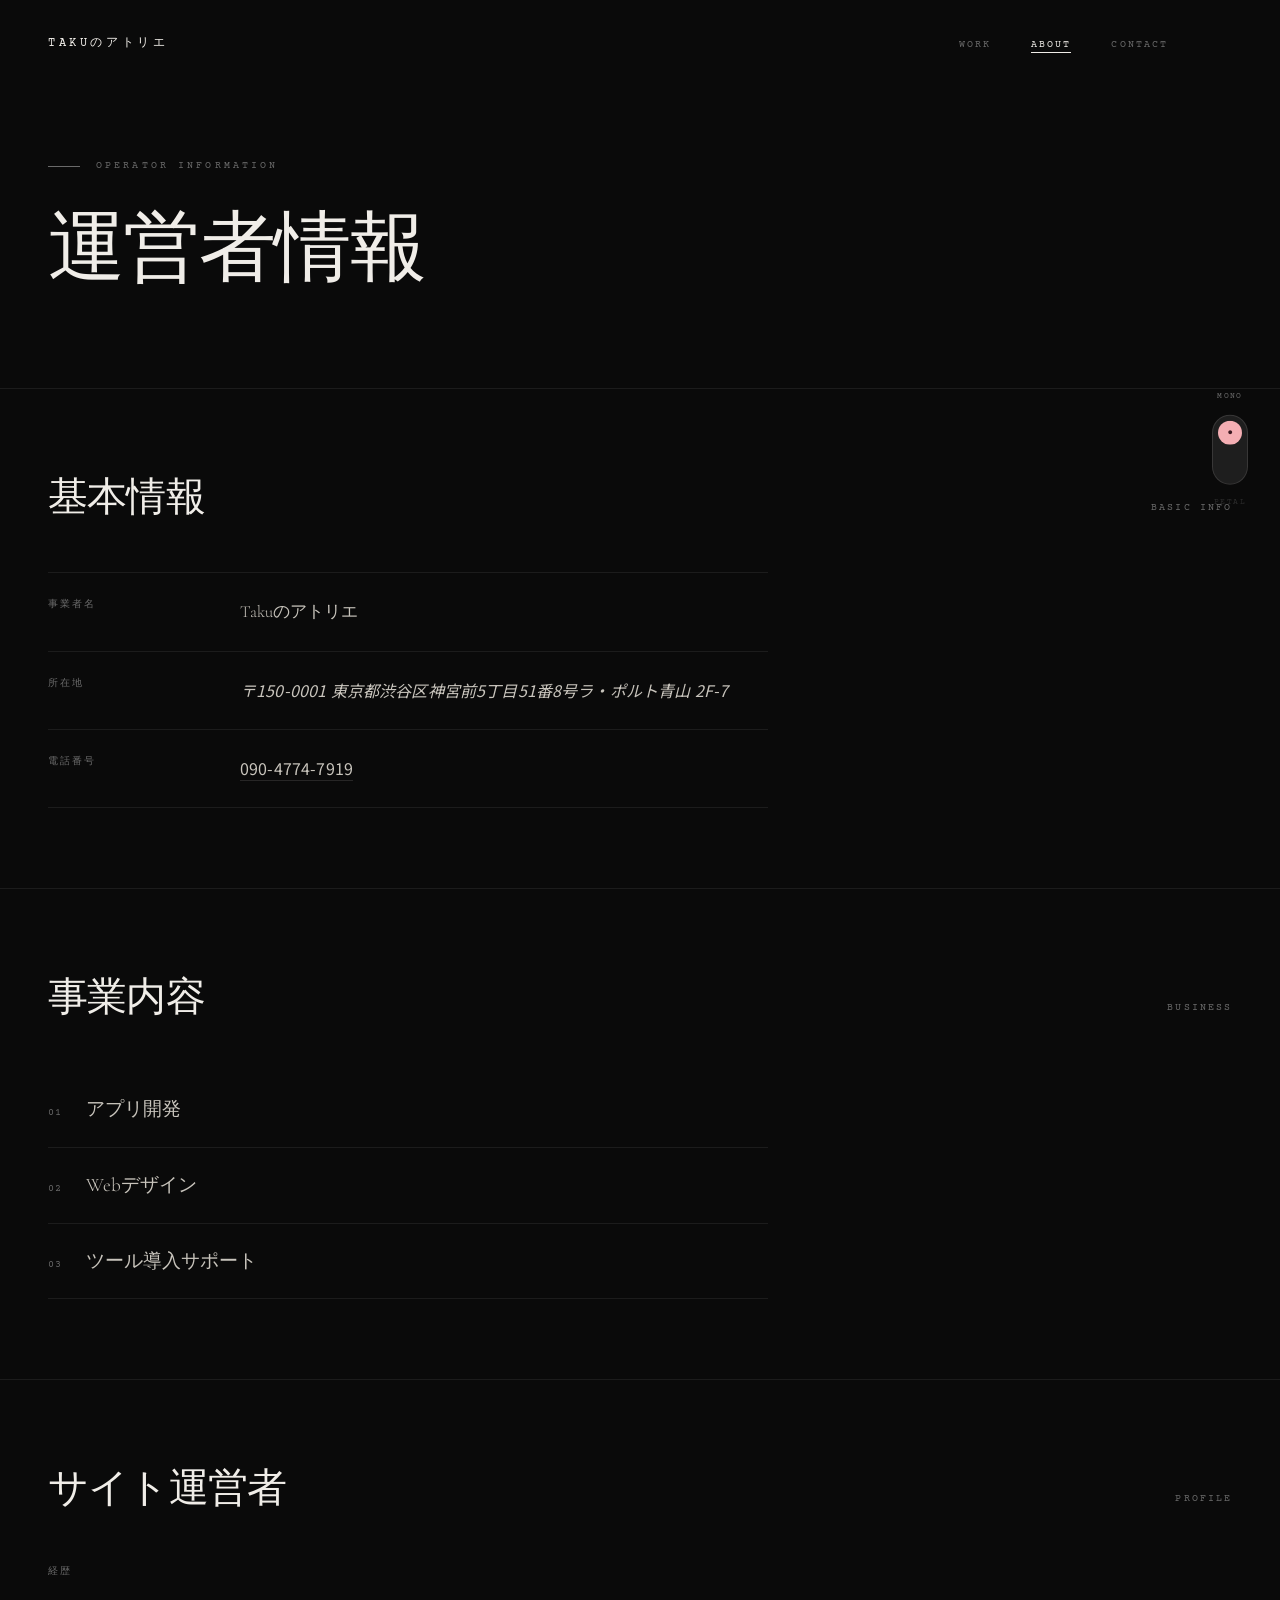
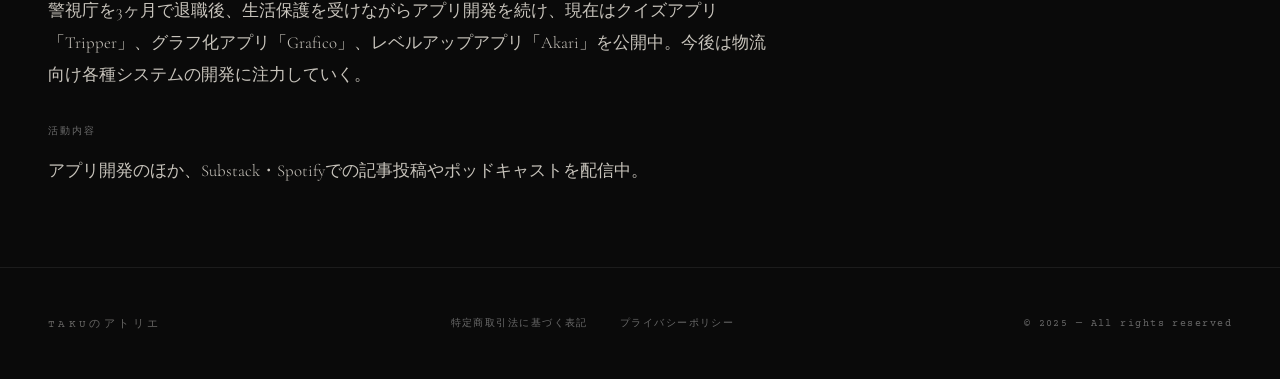
==== static/about.html @ 6edff0ce "Initial commit: Taku Atelier portfolio site - Static portfolio/contact site (index, about, contact, " ====
<!DOCTYPE html>
<html lang="ja" data-theme="mono">
<head>
<meta charset="UTF-8">
<meta name="viewport" content="width=device-width, initial-scale=1.0">
<title>About — Takuのアトリエ</title>
<link rel="icon" type="image/svg+xml" href="assets/taku_atelier_favicon.svg">
<link rel="stylesheet" href="common.css">
<style>
  @import url('https://fonts.googleapis.com/css2?family=Cormorant+Garamond:ital,wght@0,300;0,400;1,300&family=Courier+Prime:ital@0;1&family=Noto+Sans+JP:wght@400;500&display=swap');
</style>
</head>
<body>

<!-- Theme Toggle -->
<div class="theme-toggle" id="themeToggle" title="テーマ切り替え">
  <div class="theme-badge" id="badgeTop">Mono</div>
  <div class="toggle-track" id="toggleTrack">
    <div class="toggle-pill" id="togglePill">●</div>
  </div>
  <div class="theme-badge" id="badgeBot">Petal</div>
</div>

<!-- Nav -->
<nav>
  <a href="index.html" class="nav-logo">Takuのアトリエ</a>
  <ul class="nav-links">
    <li><a href="index.html#work">Work</a></li>
    <li><a href="about.html" class="active">About</a></li>
    <li><a href="contact.html">Contact</a></li>
  </ul>
</nav>

<!-- Page Hero -->
<section class="page-hero">
  <p class="page-eyebrow">Operator Information</p>
  <h1 class="page-title">運営者情報</h1>
</section>

<!-- 基本情報 -->
<section class="section">
  <div class="section-header">
    <h2 class="section-title">基本情報</h2>
    <span class="section-count">Basic Info</span>
  </div>
  <dl class="info-list">
    <div class="info-row">
      <dt>事業者名</dt>
      <dd>Takuのアトリエ</dd>
    </div>
    <div class="info-row">
      <dt>所在地</dt>
      <dd class="info-pending info-sans">〒150-0001 東京都渋谷区神宮前5丁目51番8号ラ・ポルト青山 2F-7</dd>
    </div>
    <div class="info-row">
      <dt>電話番号</dt>
      <dd class="info-sans"><a href="tel:09047747919">090-4774-7919</a></dd>
    </div>
  </dl>
</section>

<!-- 事業内容 -->
<section class="section">
  <div class="section-header">
    <h2 class="section-title">事業内容</h2>
    <span class="section-count">Business</span>
  </div>
  <ul class="business-list">
    <li>アプリ開発</li>
    <li>Webデザイン</li>
    <li>ツール導入サポート</li>
  </ul>
</section>

<!-- サイト運営者 -->
<section class="section">
  <div class="section-header">
    <h2 class="section-title">サイト運営者</h2>
    <span class="section-count">Profile</span>
  </div>
  <div class="profile-content">
    <p>
      <strong>経歴</strong>
      警視庁を3ヶ月で退職後、生活保護を受けながらアプリ開発を続け、現在はクイズアプリ「Tripper」、グラフ化アプリ「Grafico」、レベルアップアプリ「Akari」を公開中。今後は物流向け各種システムの開発に注力していく。
    </p>
    <p>
      <strong>活動内容</strong>
      アプリ開発のほか、Substack・Spotifyでの記事投稿やポッドキャストを配信中。
    </p>
  </div>
</section>

<!-- Footer -->
<footer>
  <div class="footer-logo">Takuのアトリエ</div>
  <div class="footer-links">
    <a href="tokushoho.html">特定商取引法に基づく表記</a>
    <a href="privacy.html">プライバシーポリシー</a>
  </div>
  <div class="footer-copy">© 2025 — All rights reserved</div>
</footer>

<script>
  /* ── Theme Toggle (persisted via localStorage) ── */
  const html        = document.documentElement;
  const toggleTrack = document.getElementById('toggleTrack');
  const badgeTop    = document.getElementById('badgeTop');
  const badgeBot    = document.getElementById('badgeBot');

  let currentTheme = localStorage.getItem('atelier-theme') || 'mono';

  function setTheme(theme) {
    currentTheme = theme;
    html.setAttribute('data-theme', theme);
    badgeTop.style.opacity = theme === 'mono'  ? '1'   : '0.35';
    badgeBot.style.opacity = theme === 'petal' ? '1'   : '0.35';
    localStorage.setItem('atelier-theme', theme);
  }

  setTheme(currentTheme);

  toggleTrack.addEventListener('click', () => {
    setTheme(currentTheme === 'mono' ? 'petal' : 'mono');
  });
</script>
</body>
</html>
---- static/common.css ----
/*
 * common.css — Shared chrome styles for Takuのアトリエ
 *
 * Used by index.html, about.html, contact.html, privacy.html, and
 * tokushoho.html. Covers: reset, theme tokens (Mono/Petal), base
 * typography, nav, theme toggle widget, page hero, generic section
 * layout, info list / business list / profile content components,
 * and footer.
 *
 * Each page keeps its own Google Fonts @import (font sets differ
 * slightly per page) and any page-specific layout in its own
 * <style> block, loaded after this stylesheet.
 */

*, *::before, *::after { box-sizing: border-box; margin: 0; padding: 0; }

/* ════════════════════════════════════
   THEME TOKENS
════════════════════════════════════ */
:root {
  --dur: 0.7s;
  --ease: cubic-bezier(0.16, 1, 0.3, 1);
}

/* — Mono (dark) — */
[data-theme="mono"] {
  --bg:        #0a0a0a;
  --bg-card:   #0f0f0f;
  --bg-hover:  #141414;
  --fg:        #f0ede8;
  --fg-mid:    #6a6a6a;
  --fg-light:  #c8c4bc;
  --border:    rgba(240,237,232,0.08);
  --border-md: rgba(240,237,232,0.12);
  --stroke:    rgba(240,237,232,0.04);
  --accent:    #f0ede8;
  --toggle-bg: #1e1e1e;
  --toggle-label: #888;
  --pill-bg: #f4aeb3;
  --pill-fg: #3a1820;
  --required:  #e2534d;
  --success:   #8fbf9f;
}

/* — Petal (pink) — */
[data-theme="petal"] {
  --bg:        #faf0f1;
  --bg-card:   #f7e8ea;
  --bg-hover:  #f0dde0;
  --fg:        #2a1215;
  --fg-mid:    #9e7a7e;
  --fg-light:  #6b4048;
  --border:    rgba(42,18,21,0.08);
  --border-md: rgba(42,18,21,0.14);
  --stroke:    rgba(244,174,179,0.25);
  --accent:    #c2687a;
  --toggle-bg: #f4aeb3;
  --toggle-label: #8b5058;
  --pill-bg: #2a1215;
  --pill-fg: #f4aeb3;
  --required:  #c23b3b;
  --success:   #4f8f68;
}

html { scroll-behavior: smooth; }

body {
  background: var(--bg);
  color: var(--fg);
  font-family: 'Cormorant Garamond', Georgia, serif;
  font-weight: 300;
  overflow-x: hidden;
  transition: background var(--dur) var(--ease), color var(--dur) var(--ease);
}

/* ── Nav ── */
nav {
  position: fixed;
  top: 0; left: 0; right: 0;
  display: flex;
  justify-content: space-between;
  align-items: center;
  padding: 2rem 3rem;
  z-index: 100;
}

.nav-logo {
  font-family: 'Courier Prime', monospace;
  font-size: 0.75rem;
  letter-spacing: 0.3em;
  text-transform: uppercase;
  color: var(--fg);
  text-decoration: none;
  transition: color var(--dur) var(--ease);
}

.nav-links {
  display: flex;
  gap: 2.5rem;
  list-style: none;
  padding-right: 4rem; /* leave room for toggle */
}

.nav-links a {
  font-family: 'Courier Prime', monospace;
  font-size: 0.65rem;
  letter-spacing: 0.2em;
  text-transform: uppercase;
  color: var(--fg-mid);
  text-decoration: none;
  transition: color 0.3s;
  position: relative;
}

.nav-links a::after {
  content: '';
  position: absolute;
  bottom: -2px; left: 0;
  width: 0; height: 1px;
  background: var(--accent);
  transition: width 0.3s;
}

.nav-links a:hover { color: var(--fg); }
.nav-links a:hover::after { width: 100%; }
.nav-links a.active { color: var(--fg); }
.nav-links a.active::after { width: 100%; }

/* ── Theme Toggle ── */
.theme-toggle {
  position: fixed;
  top: 50%;
  right: 2rem;
  transform: translateY(-50%);
  z-index: 500;
  display: flex;
  flex-direction: column;
  align-items: center;
  gap: 0.75rem;
}

.toggle-track {
  width: 36px;
  height: 70px;
  background: var(--toggle-bg);
  border-radius: 18px;
  position: relative;
  cursor: pointer;
  border: 1px solid var(--border-md);
  transition: background var(--dur) var(--ease), border-color var(--dur) var(--ease);
  overflow: hidden;
}

.toggle-pill {
  position: absolute;
  width: 24px;
  height: 24px;
  border-radius: 50%;
  background: var(--pill-bg);
  left: 5px;
  top: 5px;
  display: flex;
  align-items: center;
  justify-content: center;
  font-size: 9px;
  color: var(--pill-fg);
  font-family: 'Courier Prime', monospace;
  font-weight: bold;
  letter-spacing: -0.05em;
  transition: transform var(--dur) var(--ease), background var(--dur) var(--ease), color var(--dur) var(--ease);
}

[data-theme="petal"] .toggle-pill {
  transform: translateY(36px);
}

.theme-badge {
  font-family: 'Courier Prime', monospace;
  font-size: 0.48rem;
  letter-spacing: 0.18em;
  text-transform: uppercase;
  color: var(--fg-mid);
  text-align: center;
  transition: color var(--dur) var(--ease);
  line-height: 1.6;
}

/* ── Page Header ── */
.page-hero {
  padding: 10rem 3rem 4rem;
  border-bottom: 1px solid var(--border);
  transition: border-color var(--dur) var(--ease);
}

.page-eyebrow {
  font-family: 'Courier Prime', monospace;
  font-size: 0.65rem;
  letter-spacing: 0.3em;
  text-transform: uppercase;
  color: var(--fg-mid);
  margin-bottom: 1.5rem;
  display: flex;
  align-items: center;
  gap: 1rem;
  transition: color var(--dur) var(--ease);
}

.page-eyebrow::before {
  content: '';
  display: inline-block;
  width: 2rem;
  height: 1px;
  background: var(--fg-mid);
  transition: background var(--dur) var(--ease);
}

.page-title {
  font-size: clamp(2.8rem, 6vw, 5rem);
  font-weight: 300;
  letter-spacing: -0.02em;
  margin-bottom: 1.5rem;
}

.page-title em {
  font-style: italic;
  color: var(--fg-light);
  transition: color var(--dur) var(--ease);
}

.page-desc {
  max-width: 480px;
  font-size: 1.05rem;
  line-height: 1.9;
  color: var(--fg-light);
  transition: color var(--dur) var(--ease);
}

/* ── Section ── */
.section {
  padding: 5rem 3rem;
  border-bottom: 1px solid var(--border);
  transition: border-color var(--dur) var(--ease);
}

.section-header {
  display: flex;
  justify-content: space-between;
  align-items: baseline;
  margin-bottom: 3rem;
}

.section-title {
  font-size: clamp(1.8rem, 3.5vw, 2.5rem);
  font-weight: 300;
  letter-spacing: -0.02em;
}

.section-count {
  font-family: 'Courier Prime', monospace;
  font-size: 0.65rem;
  letter-spacing: 0.2em;
  color: var(--fg-mid);
  text-transform: uppercase;
  transition: color var(--dur) var(--ease);
}

/* ── Basic info list ── */
.info-list {
  max-width: 720px;
  border-top: 1px solid var(--border);
  transition: border-color var(--dur) var(--ease);
}

.info-row {
  display: grid;
  grid-template-columns: 160px 1fr;
  gap: 2rem;
  padding: 1.5rem 0;
  border-bottom: 1px solid var(--border);
  transition: border-color var(--dur) var(--ease);
}

.info-row dt {
  font-family: 'Courier Prime', monospace;
  font-size: 0.65rem;
  letter-spacing: 0.2em;
  text-transform: uppercase;
  color: var(--fg-mid);
  transition: color var(--dur) var(--ease);
}

.info-row dd {
  font-size: 1.05rem;
  line-height: 1.8;
  color: var(--fg-light);
  transition: color var(--dur) var(--ease);
}

.info-row dd.info-sans {
  font-family: 'Noto Sans JP', 'Helvetica Neue', Arial, sans-serif;
  font-weight: 400;
  font-size: 1rem;
  letter-spacing: 0.01em;
}

.info-row dd a {
  color: inherit;
  text-decoration: none;
  border-bottom: 1px solid var(--border-md);
}

.info-pending {
  font-style: italic;
  color: var(--fg-mid);
}

/* ── Business list ── */
.business-list {
  list-style: none;
  max-width: 720px;
}

.business-list li {
  font-size: 1.2rem;
  line-height: 1.9;
  padding: 1.2rem 0;
  border-bottom: 1px solid var(--border);
  display: flex;
  align-items: baseline;
  gap: 1.5rem;
  color: var(--fg-light);
  transition: border-color var(--dur) var(--ease), color var(--dur) var(--ease);
}

.business-list li::before {
  content: '';
  font-family: 'Courier Prime', monospace;
  counter-increment: biz;
  font-size: 0.65rem;
  color: var(--fg-mid);
  letter-spacing: 0.1em;
}

.business-list { counter-reset: biz; }
.business-list li::before { content: counter(biz, decimal-leading-zero); }

/* ── Profile ── */
.profile-content {
  max-width: 720px;
}

.profile-content p {
  font-size: 1.05rem;
  line-height: 1.9;
  color: var(--fg-light);
  margin-bottom: 2rem;
  transition: color var(--dur) var(--ease);
}

.profile-content p:last-child { margin-bottom: 0; }

.profile-content strong {
  font-family: 'Courier Prime', monospace;
  font-size: 0.65rem;
  letter-spacing: 0.2em;
  text-transform: uppercase;
  font-weight: normal;
  color: var(--fg-mid);
  display: block;
  margin-bottom: 0.75rem;
}

/* ── Footer ── */
footer {
  padding: 3rem;
  display: flex;
  flex-wrap: wrap;
  justify-content: space-between;
  align-items: center;
  gap: 1rem 2rem;
}

.footer-logo {
  font-family: 'Courier Prime', monospace;
  font-size: 0.7rem;
  letter-spacing: 0.3em;
  text-transform: uppercase;
  opacity: 0.4;
}

.footer-links {
  display: flex;
  flex-wrap: wrap;
  gap: 0.75rem 2rem;
}

.footer-links a {
  font-family: 'Courier Prime', monospace;
  font-size: 0.6rem;
  letter-spacing: 0.15em;
  text-transform: uppercase;
  color: var(--fg-mid);
  text-decoration: none;
  transition: color 0.3s;
}

.footer-links a:hover { color: var(--fg); }

.footer-copy {
  font-family: 'Courier Prime', monospace;
  font-size: 0.6rem;
  letter-spacing: 0.15em;
  color: var(--fg-mid);
  transition: color var(--dur) var(--ease);
}
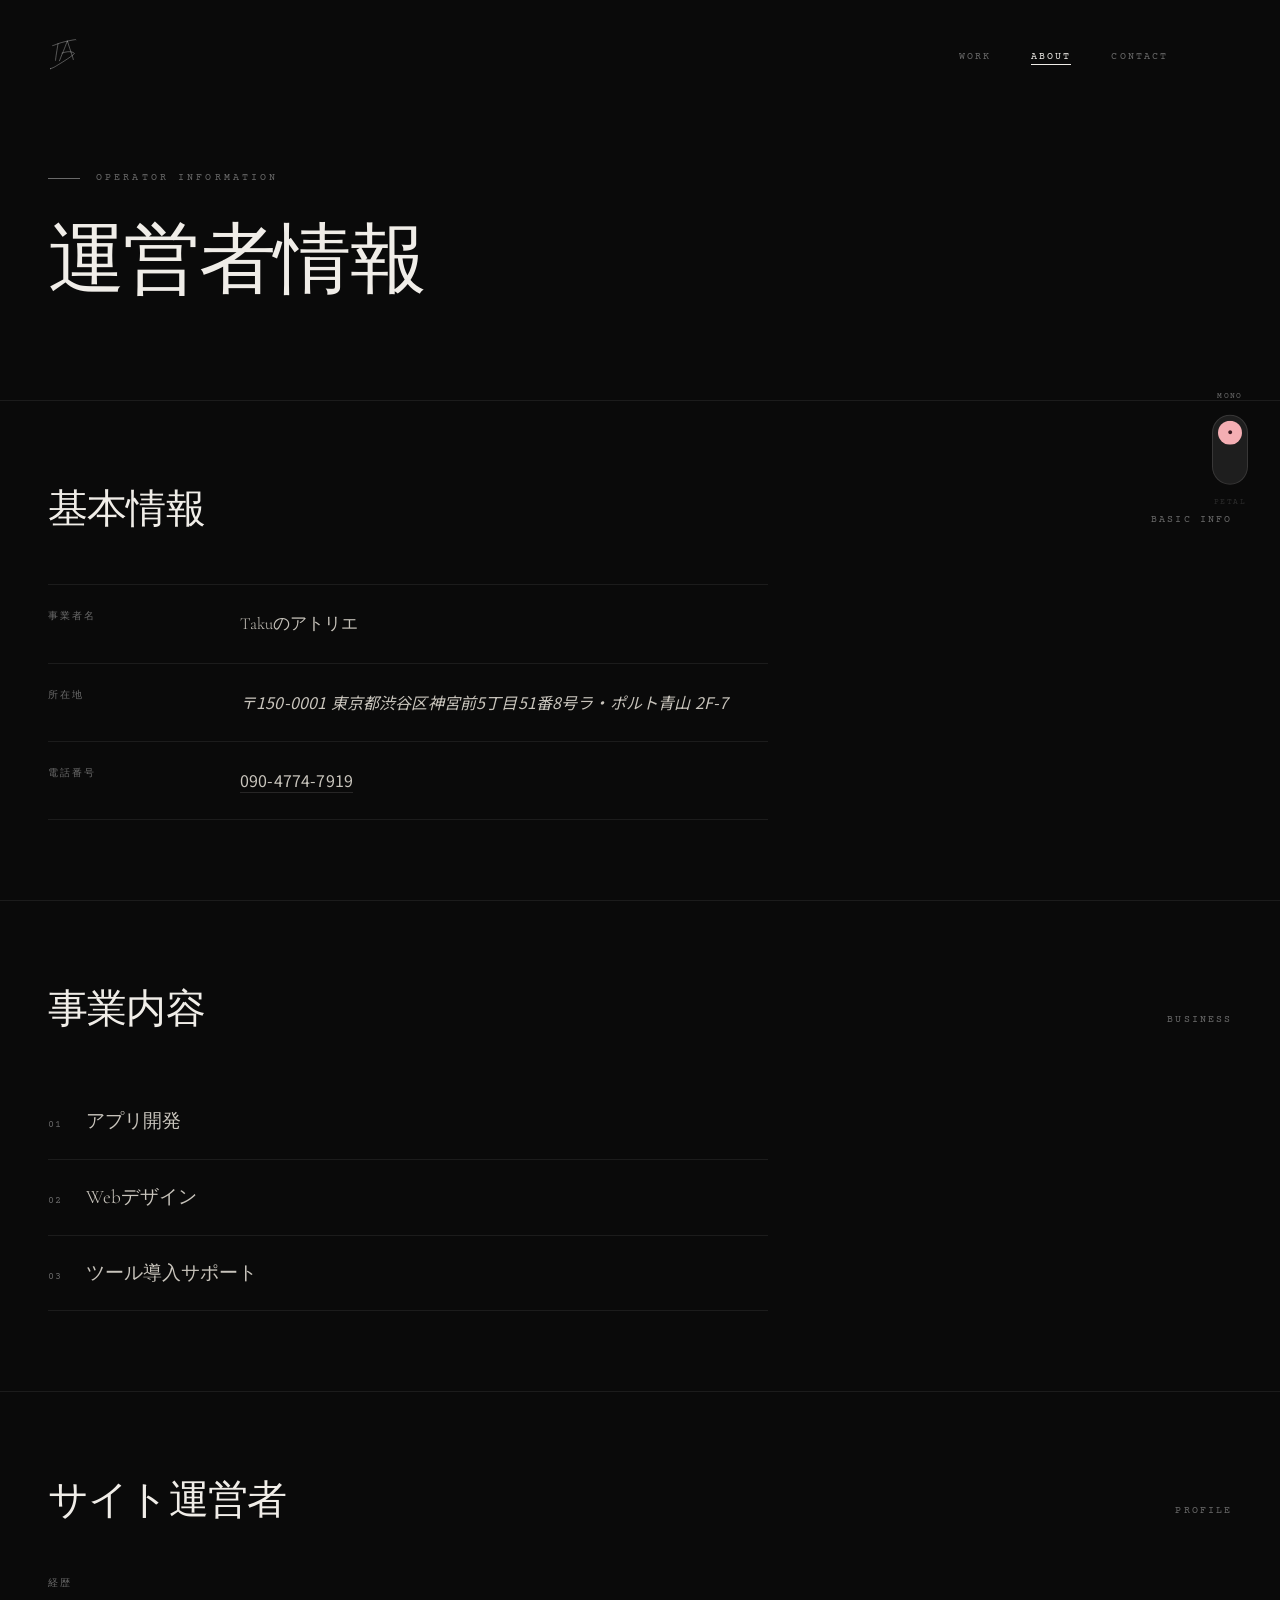
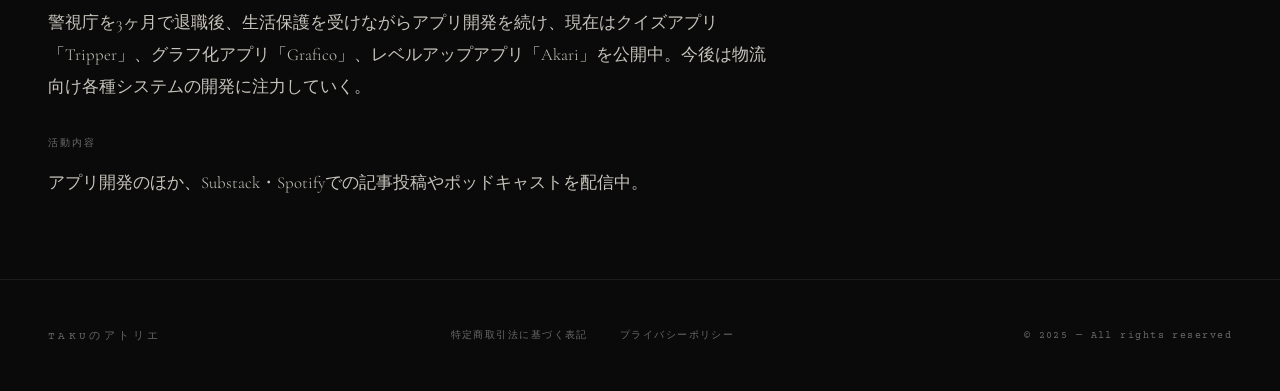
==== commit 9f4816a2: "モバイル画面幅時のレイアウトを調整" ====
--- a/static/about.html
+++ b/static/about.html
@@ -23,7 +23,7 @@
 
 <!-- Nav -->
 <nav>
-  <a href="index.html" class="nav-logo">Takuのアトリエ</a>
+  <a href="index.html" class="nav-logo"><img src="assets/taku_atelier_favicon.svg" alt="Takuのアトリエ" class="nav-logo-img"></a>
   <ul class="nav-links">
     <li><a href="index.html#work">Work</a></li>
     <li><a href="about.html" class="active">About</a></li>
--- a/static/common.css
+++ b/static/common.css
@@ -73,25 +73,33 @@
   transition: background var(--dur) var(--ease), color var(--dur) var(--ease);
 }
 
-/* ── Nav ── */
+/* ── Nav ──
+   Not fixed/position:fixed on purpose — a fixed nav kept overlapping
+   page content (worst on narrow/mobile widths), so it now sits in
+   normal document flow at the top of each page. */
 nav {
-  position: fixed;
-  top: 0; left: 0; right: 0;
   display: flex;
   justify-content: space-between;
   align-items: center;
   padding: 2rem 3rem;
-  z-index: 100;
 }
 
 .nav-logo {
-  font-family: 'Courier Prime', monospace;
-  font-size: 0.75rem;
-  letter-spacing: 0.3em;
-  text-transform: uppercase;
-  color: var(--fg);
+  display: inline-flex;
   text-decoration: none;
-  transition: color var(--dur) var(--ease);
+}
+
+.nav-logo-img {
+  display: block;
+  height: 2.75rem;
+  width: auto;
+  transition: filter var(--dur) var(--ease);
+}
+
+/* Favicon mark is drawn with a black stroke; invert it to read as
+   light on the dark Mono theme background. */
+[data-theme="mono"] .nav-logo-img {
+  filter: invert(1);
 }
 
 .nav-links {
@@ -187,7 +195,9 @@
 
 /* ── Page Header ── */
 .page-hero {
-  padding: 10rem 3rem 4rem;
+  /* Top padding no longer needs to clear a fixed nav, so it matches
+     the bottom padding now that nav sits in normal flow. */
+  padding: 4rem 3rem;
   border-bottom: 1px solid var(--border);
   transition: border-color var(--dur) var(--ease);
 }
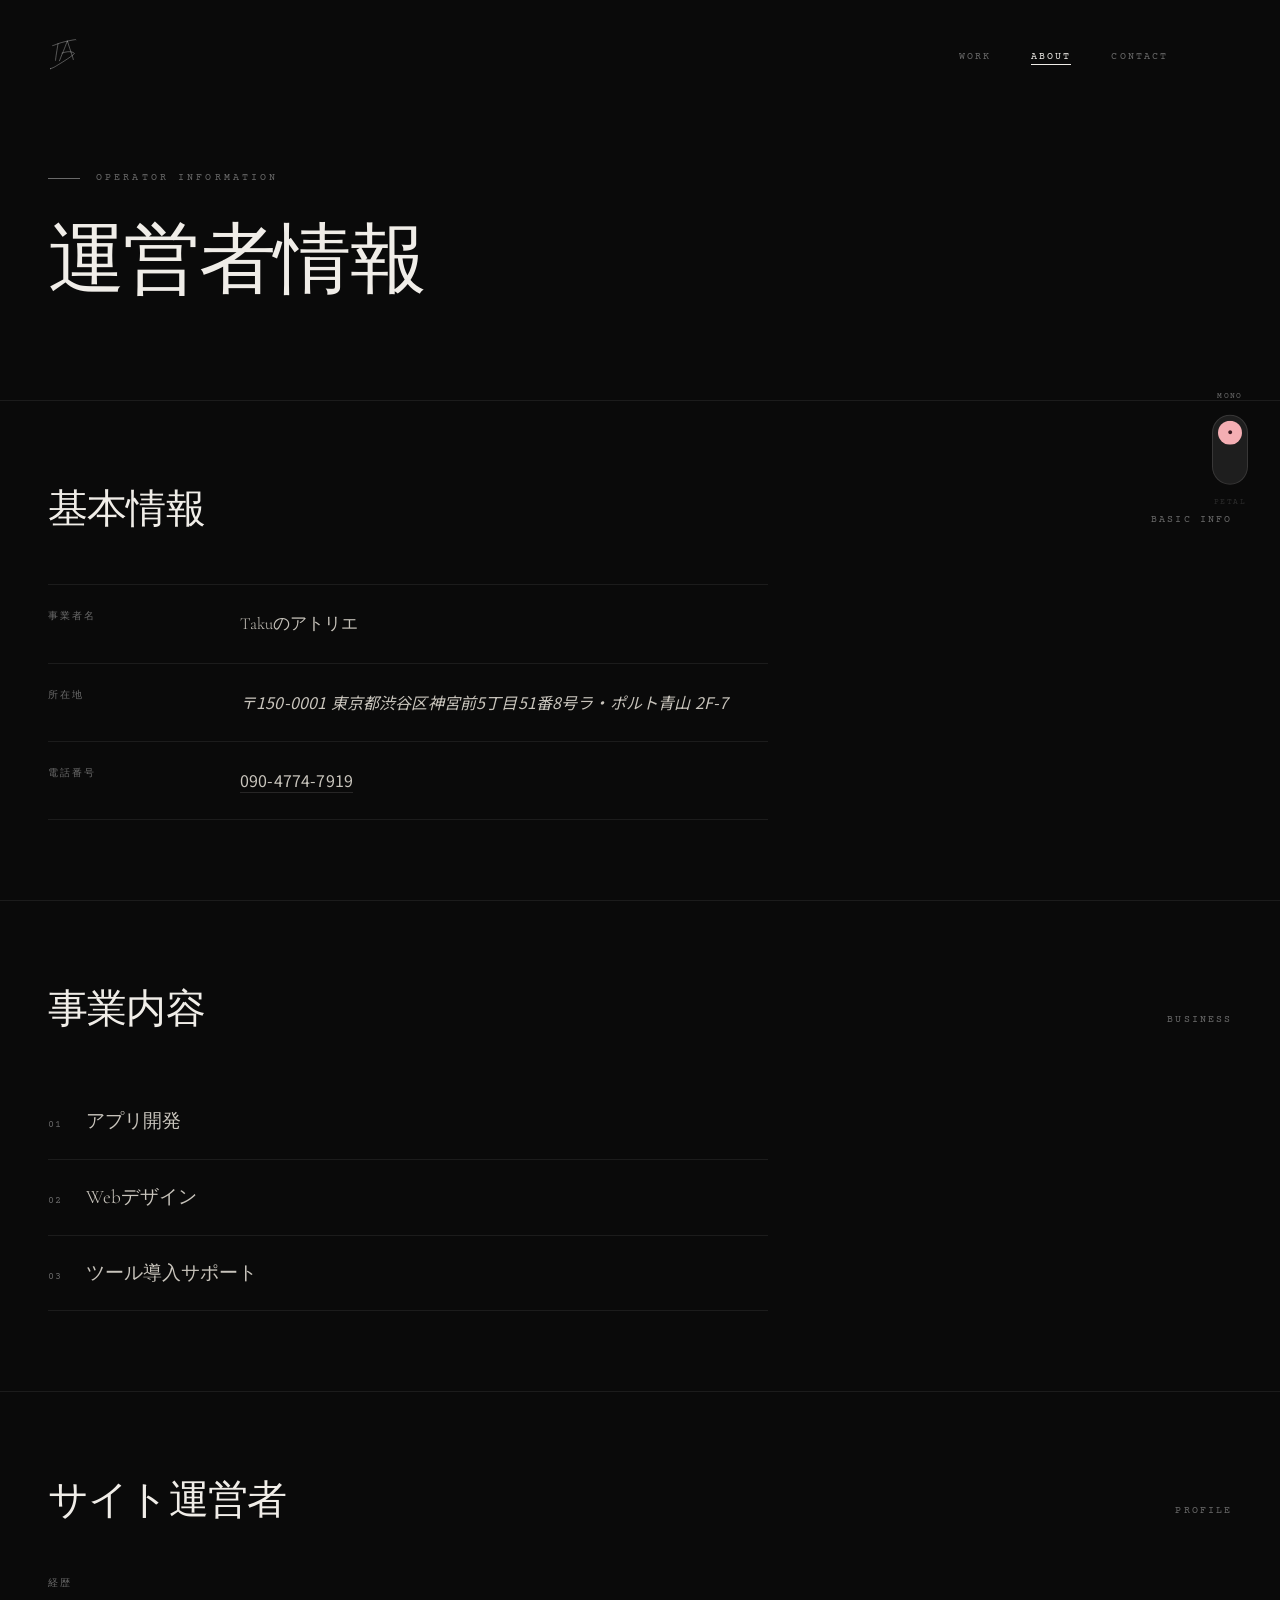
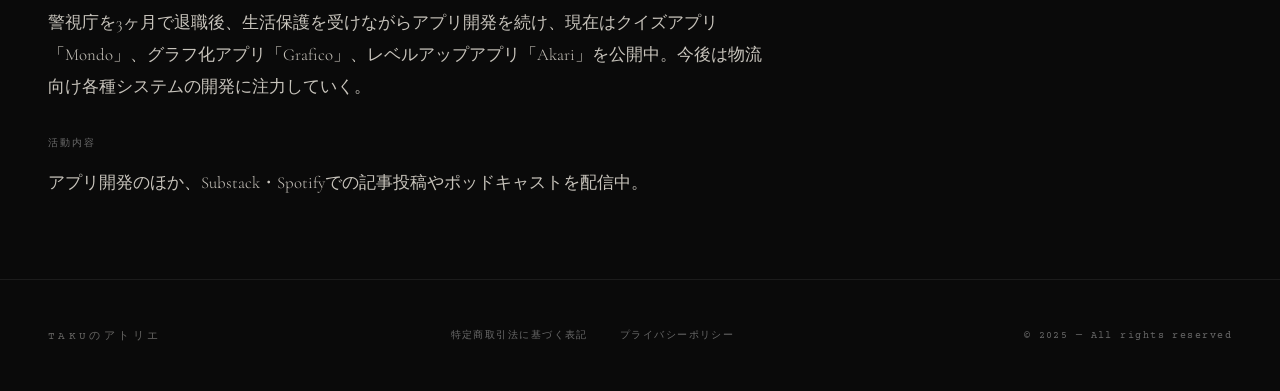
==== commit 17d16765: "運営者情報各種を修正" ====
--- a/static/about.html
+++ b/static/about.html
@@ -81,7 +81,7 @@
   <div class="profile-content">
     <p>
       <strong>経歴</strong>
-      警視庁を3ヶ月で退職後、生活保護を受けながらアプリ開発を続け、現在はクイズアプリ「Tripper」、グラフ化アプリ「Grafico」、レベルアップアプリ「Akari」を公開中。今後は物流向け各種システムの開発に注力していく。
+      警視庁を3ヶ月で退職後、生活保護を受けながらアプリ開発を続け、現在はクイズアプリ「Mondo」、グラフ化アプリ「Grafico」、レベルアップアプリ「Akari」を公開中。今後は物流向け各種システムの開発に注力していく。
     </p>
     <p>
       <strong>活動内容</strong>
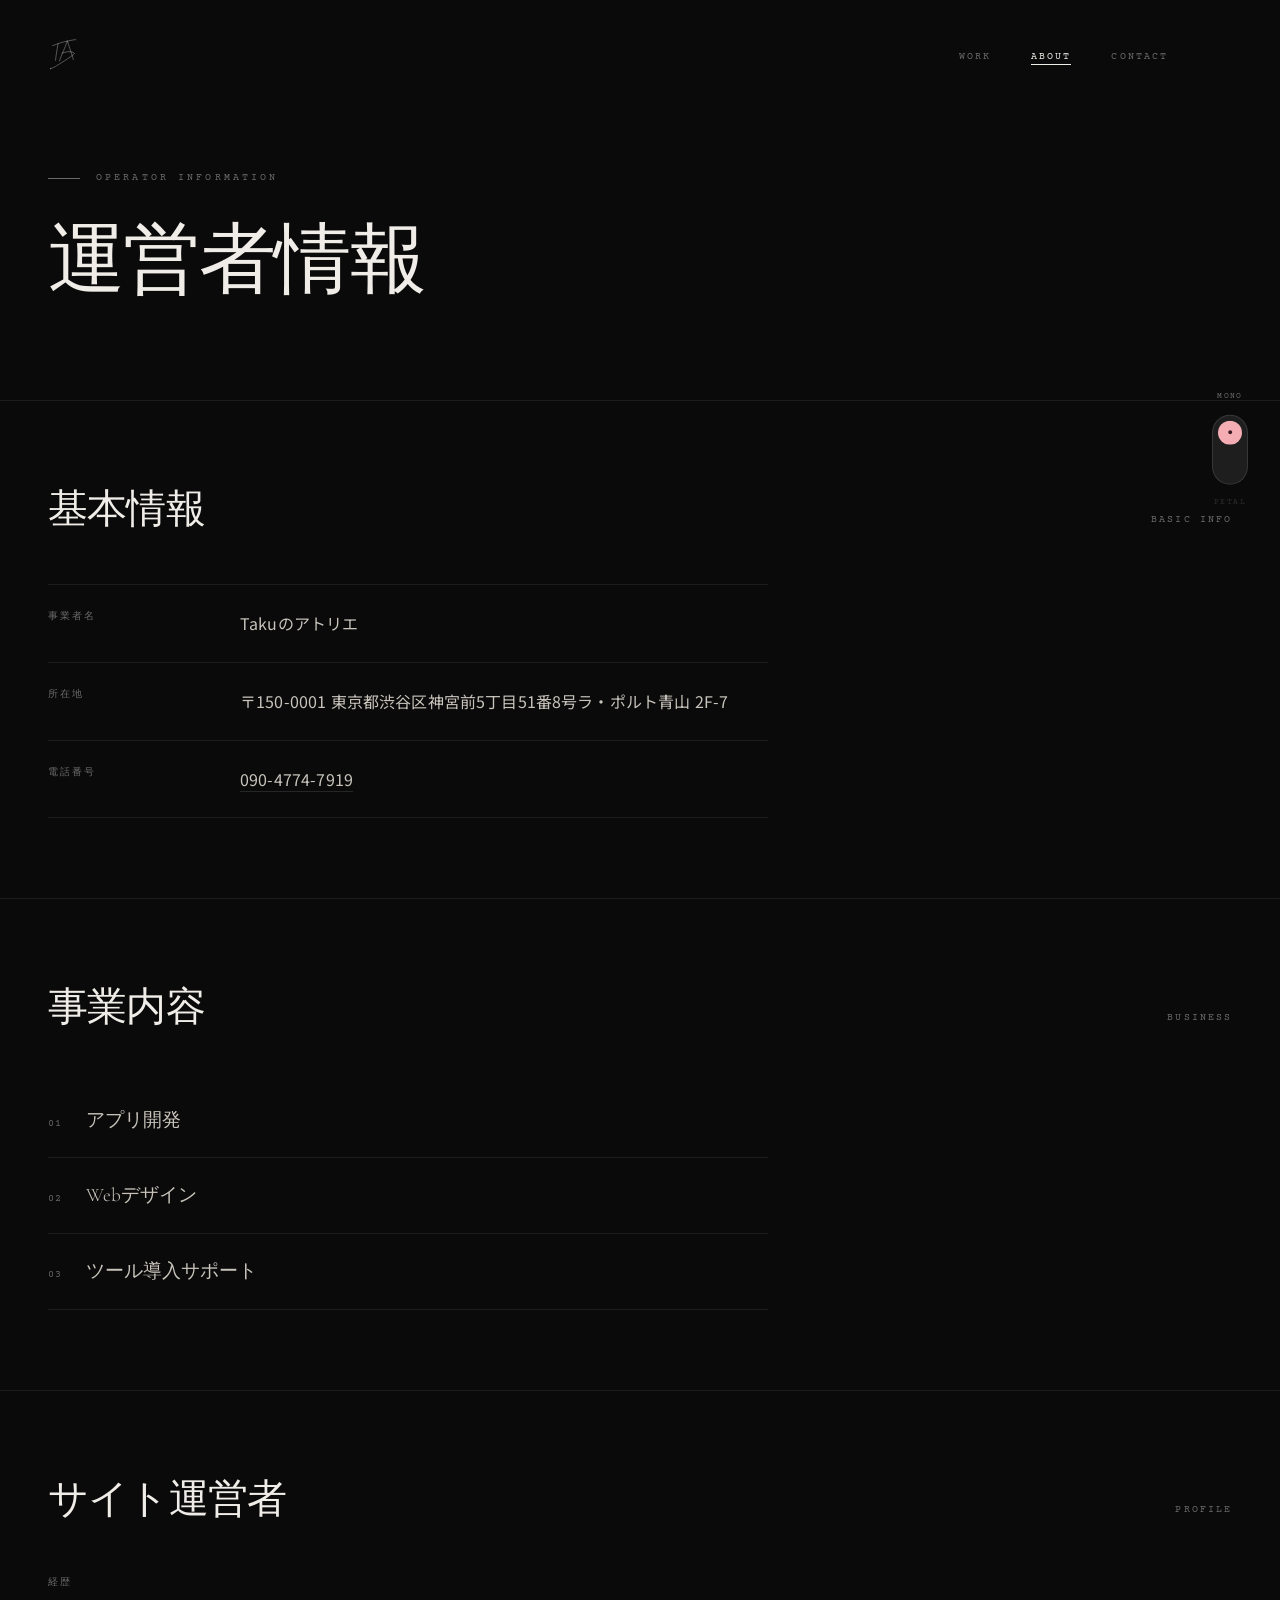
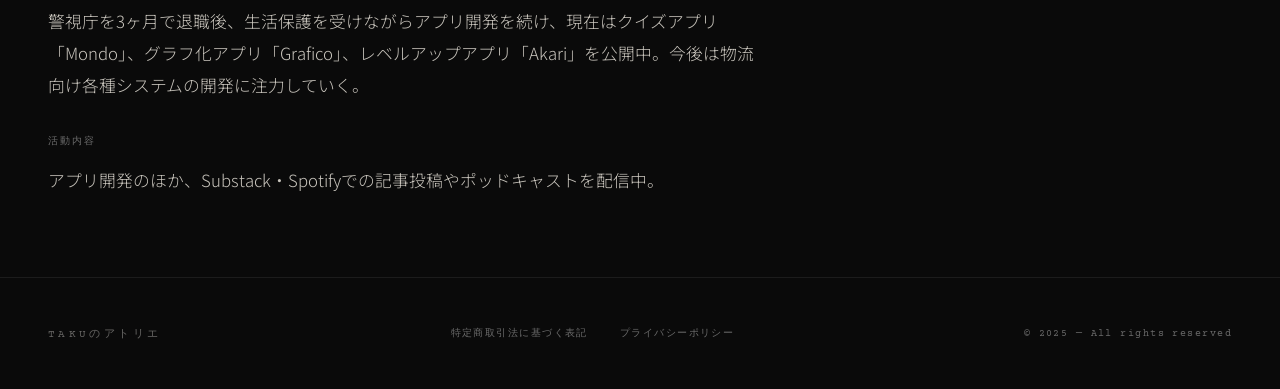
==== commit 447d1f91: "事業者情報の表記を全てサンセリフ体に変更" ====
--- a/static/about.html
+++ b/static/about.html
@@ -46,7 +46,7 @@
   <dl class="info-list">
     <div class="info-row">
       <dt>事業者名</dt>
-      <dd>Takuのアトリエ</dd>
+      <dd class="info-pending info-sans">Takuのアトリエ</dd>
     </div>
     <div class="info-row">
       <dt>所在地</dt>
--- a/static/common.css
+++ b/static/common.css
@@ -320,7 +320,6 @@
 }
 
 .info-pending {
-  font-style: italic;
   color: var(--fg-mid);
 }
 
@@ -361,6 +360,7 @@
 
 .profile-content p {
   font-size: 1.05rem;
+  font-family: 'Noto Sans JP', 'Helvetica Neue', Arial, sans-serif;
   line-height: 1.9;
   color: var(--fg-light);
   margin-bottom: 2rem;
